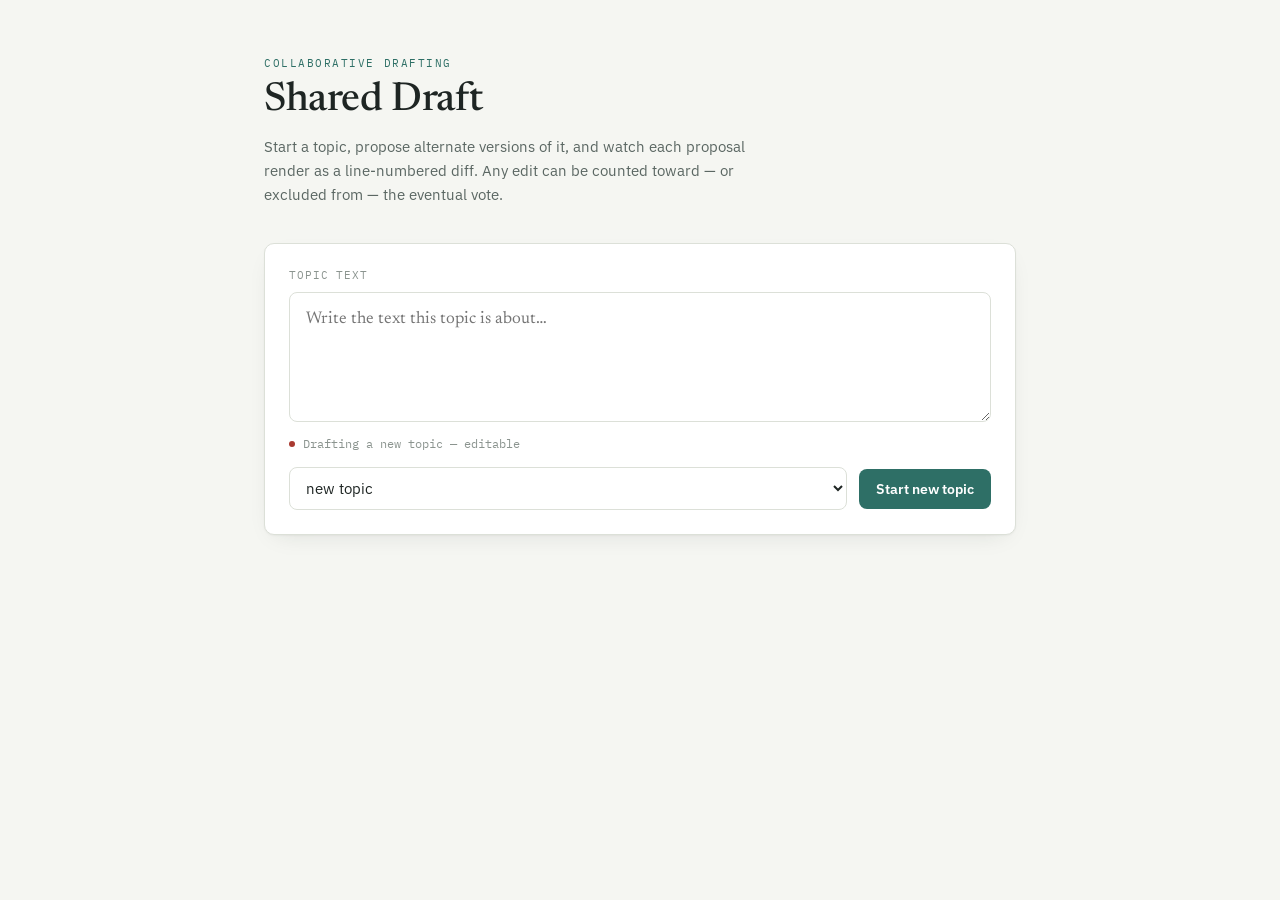
==== index.html @ f83f5361 "separated into different files" ====
﻿<!DOCTYPE html>
<html lang="en">
<head>
<meta charset="UTF-8" />
<meta name="viewport" content="width=device-width, initial-scale=1.0" />
<title>Shared Draft — competing edits, tracked and voted</title>
<link rel="preconnect" href="https://fonts.googleapis.com">
<link rel="preconnect" href="https://fonts.gstatic.com" crossorigin>
<link href="https://fonts.googleapis.com/css2?family=Newsreader:ital,opsz,wght@0,6..72,400;0,6..72,500;0,6..72,600;1,6..72,500&family=IBM+Plex+Sans:wght@400;500;600&family=IBM+Plex+Mono:wght@400;500;600&display=swap" rel="stylesheet">
<link rel="stylesheet" href="style.css">
</head>
<body>

<div class="page">

  <header class="masthead">
    <p class="eyebrow">Collaborative drafting</p>
    <h1>Shared Draft</h1>
    <p class="lede">Start a topic, propose alternate versions of it, and watch each proposal render as a line-numbered diff. Any edit can be counted toward — or excluded from — the eventual vote.</p>
  </header>

  <section class="card">
    <label class="field-label" for="topicTextArea">Topic text</label>
    <textarea id="topicTextArea" placeholder="Write the text this topic is about…"></textarea>
    <div class="topic-status" id="topicStatus"></div>

    <div class="topic-row">
      <select id="topicSelect" aria-label="Select a topic"></select>
      <button class="btn-primary" id="startNewBtn">Start new topic</button>
    </div>
    <div class="inline-note" id="newTopicNote" style="display:none;"></div>
  </section>

  <div id="editsSection">
    <div class="edits-heading">
      <h2>Edits</h2>
      <span class="count" id="editsCount"></span>
    </div>

    <section class="card proposal-card">
      <label class="field-label" for="proposalTextArea">Propose an edit</label>
      <textarea id="proposalTextArea"></textarea>
      <div class="proposal-actions">
        <button class="btn-primary" id="proposeBtn">Propose edit</button>
      </div>
      <div class="inline-note" id="proposalNote" style="display:none;"></div>
    </section>

    <div id="editsList"></div>

    <div class="vote-footer">
      <button class="btn-ghost" id="voteBtn">Cast ranked-choice vote</button>
      <p class="caption" id="voteCaption"></p>
    </div>
  </div>

</div>

<script src="script.js"></script>

</body>
</html>
---- style.css ----
﻿:root{
    --paper:#F5F6F2;
    --paper-raised:#FFFFFF;
    --ink:#1E2523;
    --ink-soft:#5B6763;
    --ink-faint:#8B948F;
    --line:#DCE0D8;
    --line-strong:#C4CAC0;
    --accent:#2E6F66;
    --accent-dark:#1F4E48;
    --accent-soft:#E3EEEC;
    --add-bg:#E6F4E9;
    --add-fg:#1F6A3B;
    --add-strong:#B7E3C2;
    --del-bg:#FBEAE8;
    --del-fg:#A93A30;
    --del-strong:#F3BDB6;
    --shadow: 0 1px 2px rgba(30,37,34,0.04), 0 8px 24px -12px rgba(30,37,34,0.15);
    --radius: 10px;
  }

  * { box-sizing: border-box; }

  html, body {
    margin:0; padding:0;
    background: var(--paper);
    color: var(--ink);
    font-family: 'IBM Plex Sans', system-ui, sans-serif;
  }

  ::selection { background: var(--accent-soft); color: var(--accent-dark); }

  :focus-visible {
    outline: 2px solid var(--accent);
    outline-offset: 2px;
    border-radius: 3px;
  }

  .page {
    max-width: 800px;
    margin: 0 auto;
    padding: 56px 24px 96px;
  }

  header.masthead {
    margin-bottom: 36px;
  }

  .eyebrow {
    font-family: 'IBM Plex Mono', monospace;
    font-size: 11px;
    letter-spacing: 0.14em;
    text-transform: uppercase;
    color: var(--accent);
    margin: 0 0 10px;
  }

  h1 {
    font-family: 'Newsreader', serif;
    font-weight: 500;
    font-size: 40px;
    line-height: 1.08;
    margin: 0 0 12px;
    letter-spacing: -0.01em;
  }

  .lede {
    font-size: 15px;
    line-height: 1.6;
    color: var(--ink-soft);
    max-width: 56ch;
    margin: 0;
  }

  section.card {
    background: var(--paper-raised);
    border: 1px solid var(--line);
    border-radius: var(--radius);
    box-shadow: var(--shadow);
    padding: 24px;
    margin-bottom: 20px;
  }

  label.field-label {
    display: block;
    font-family: 'IBM Plex Mono', monospace;
    font-size: 11px;
    letter-spacing: 0.08em;
    text-transform: uppercase;
    color: var(--ink-faint);
    margin-bottom: 10px;
  }

  textarea {
    width: 100%;
    font-family: 'Newsreader', serif;
    font-size: 17px;
    line-height: 1.55;
    color: var(--ink);
    background: var(--paper-raised);
    border: 1px solid var(--line);
    border-radius: 8px;
    padding: 14px 16px;
    resize: vertical;
    min-height: 130px;
  }

  textarea:focus { border-color: var(--accent); }

  textarea[readonly] {
    background: var(--paper);
    color: var(--ink-soft);
    cursor: default;
  }

  .topic-status {
    display:flex;
    align-items:center;
    gap:8px;
    margin-top: 10px;
    font-family: 'IBM Plex Mono', monospace;
    font-size: 11.5px;
    color: var(--ink-faint);
  }

  .topic-status .dot {
    width:6px; height:6px; border-radius:50%;
    background: var(--accent);
  }

  .topic-status.editing .dot { background: var(--del-fg); }

  .topic-row {
    display: flex;
    align-items: center;
    gap: 12px;
    margin-top: 16px;
    flex-wrap: wrap;
  }

  select#topicSelect {
    flex: 1 1 260px;
    font-family: 'IBM Plex Sans', sans-serif;
    font-size: 14.5px;
    color: var(--ink);
    background: var(--paper-raised);
    border: 1px solid var(--line);
    border-radius: 8px;
    padding: 10px 12px;
  }

  button {
    font-family: 'IBM Plex Sans', sans-serif;
    font-size: 14px;
    font-weight: 600;
    cursor: pointer;
    border-radius: 8px;
    border: 1px solid transparent;
    padding: 10px 16px;
    transition: transform 0.06s ease, background 0.15s ease, border-color 0.15s ease;
  }

  button:active { transform: translateY(1px); }

  .btn-primary {
    background: var(--accent);
    color: #fff;
  }
  .btn-primary:hover { background: var(--accent-dark); }

  .btn-ghost {
    background: transparent;
    color: var(--ink-soft);
    border-color: var(--line-strong);
  }
  .btn-ghost:hover { border-color: var(--accent); color: var(--accent-dark); }

  .btn-ghost:disabled {
    opacity: 0.45;
    cursor: not-allowed;
  }
  .btn-ghost:disabled:hover { border-color: var(--line-strong); color: var(--ink-soft); }

  .inline-note {
    font-size: 12.5px;
    color: var(--del-fg);
    margin-top: 8px;
    font-family: 'IBM Plex Mono', monospace;
  }
  .inline-note.info { color: var(--ink-faint); }

  /* ---------- Edits section ---------- */

  #editsSection { display:none; }
  #editsSection.visible { display:block; }

  .edits-heading {
    display:flex;
    align-items:baseline;
    justify-content: space-between;
    margin: 36px 0 14px;
  }

  .edits-heading h2 {
    font-family:'Newsreader', serif;
    font-weight: 500;
    font-size: 22px;
    margin:0;
  }

  .edits-heading .count {
    font-family:'IBM Plex Mono', monospace;
    font-size: 12px;
    color: var(--ink-faint);
  }

  .proposal-card {
    border: 1px dashed var(--line-strong);
    background: var(--paper-raised);
  }

  .proposal-card textarea {
    font-family:'Newsreader', serif;
    font-size: 15.5px;
    min-height: 110px;
  }

  .proposal-actions {
    display:flex;
    align-items:center;
    gap: 12px;
    margin-top: 12px;
  }

  .empty-state {
    font-size: 13.5px;
    color: var(--ink-faint);
    font-style: italic;
    padding: 4px 2px 2px;
  }

  /* ---------- Edit (diff) card ---------- */

  .edit-card {
    padding: 0;
    overflow: hidden;
  }

  .edit-card.excluded {
    opacity: 0.42;
    filter: grayscale(0.35);
  }

  .edit-card.drag-over-top { box-shadow: inset 0 3px 0 var(--accent), var(--shadow); }
  .edit-card.drag-over-bottom { box-shadow: inset 0 -3px 0 var(--accent), var(--shadow); }
  .edit-card.dragging { opacity: 0.5; }

  .edit-card-header {
    display:flex;
    align-items:center;
    gap: 10px;
    padding: 12px 16px;
    background: var(--paper);
    border-bottom: 1px solid var(--line);
  }

  .drag-handle {
    cursor: grab;
    color: var(--ink-faint);
    font-size: 15px;
    line-height: 1;
    padding: 4px 2px;
    user-select: none;
  }
  .drag-handle:active { cursor: grabbing; }

  .edit-name {
    font-family:'IBM Plex Mono', monospace;
    font-size: 12.5px;
    font-weight: 600;
    color: var(--ink);
  }

  .edit-stats {
    font-family:'IBM Plex Mono', monospace;
    font-size: 11.5px;
    color: var(--ink-faint);
  }
  .edit-stats .add-count { color: var(--add-fg); }
  .edit-stats .del-count { color: var(--del-fg); }

  .vote-toggle {
    margin-left: auto;
    display:flex;
    align-items:center;
    gap: 8px;
    cursor: pointer;
    user-select: none;
  }

  .vote-toggle input {
    appearance: none;
    -webkit-appearance: none;
    width: 18px; height: 18px;
    border: 1.5px solid var(--line-strong);
    border-radius: 50%;
    background: var(--paper-raised);
    display:grid;
    place-content:center;
    cursor: pointer;
    margin:0;
  }
  .vote-toggle input::after {
    content:"";
    width: 8px; height: 8px;
    border-radius: 50%;
    background: transparent;
  }
  .vote-toggle input:checked {
    border-color: var(--accent);
    background: var(--accent);
  }
  .vote-toggle input:checked::after { background: #fff; }

  .vote-toggle .vote-label {
    font-family:'IBM Plex Mono', monospace;
    font-size: 11px;
    color: var(--ink-faint);
    letter-spacing: 0.02em;
  }
  .edit-card:not(.excluded) .vote-toggle .vote-label { color: var(--accent-dark); }

  .diff-body { padding: 6px 0; }

  .diff-row {
    display: grid;
    grid-template-columns: 42px 42px 18px 1fr;
    align-items: start;
    font-family: 'IBM Plex Mono', monospace;
    font-size: 12.5px;
    line-height: 1.65;
    border-left: 3px solid transparent;
  }

  .diff-row--same { background: transparent; }
  .diff-row--del { background: var(--del-bg); border-left-color: var(--del-fg); }
  .diff-row--add { background: var(--add-bg); border-left-color: var(--add-fg); }

  .ln {
    text-align: right;
    padding-right: 8px;
    color: var(--ink-faint);
    user-select: none;
  }
  .diff-row--del .ln-old { color: var(--del-fg); }
  .diff-row--add .ln-new { color: var(--add-fg); }

  .marker {
    text-align:center;
    color: var(--ink-faint);
    user-select: none;
  }
  .diff-row--del .marker { color: var(--del-fg); font-weight:600; }
  .diff-row--add .marker { color: var(--add-fg); font-weight:600; }

  .content {
    white-space: pre-wrap;
    word-break: break-word;
    padding: 0 12px 0 2px;
    color: var(--ink);
  }

  .tok-del {
    background: var(--del-strong);
    color: var(--del-fg);
    text-decoration: line-through;
    text-decoration-thickness: 1.5px;
    border-radius: 2px;
    padding: 0 1px;
  }
  .tok-add {
    background: var(--add-strong);
    color: var(--add-fg);
    font-weight: 600;
    border-radius: 2px;
    padding: 0 1px;
  }

  .vote-footer {
    margin-top: 8px;
    padding: 4px 2px 2px;
  }

  .vote-footer button { width: 100%; }

  .vote-footer .caption {
    text-align:center;
    font-size: 12px;
    color: var(--ink-faint);
    margin-top: 8px;
  }

  @media (max-width: 560px) {
    h1 { font-size: 30px; }
    .page { padding: 36px 16px 72px; }
    section.card { padding: 18px; }
    .diff-row { grid-template-columns: 30px 30px 16px 1fr; font-size: 12px; }
  }
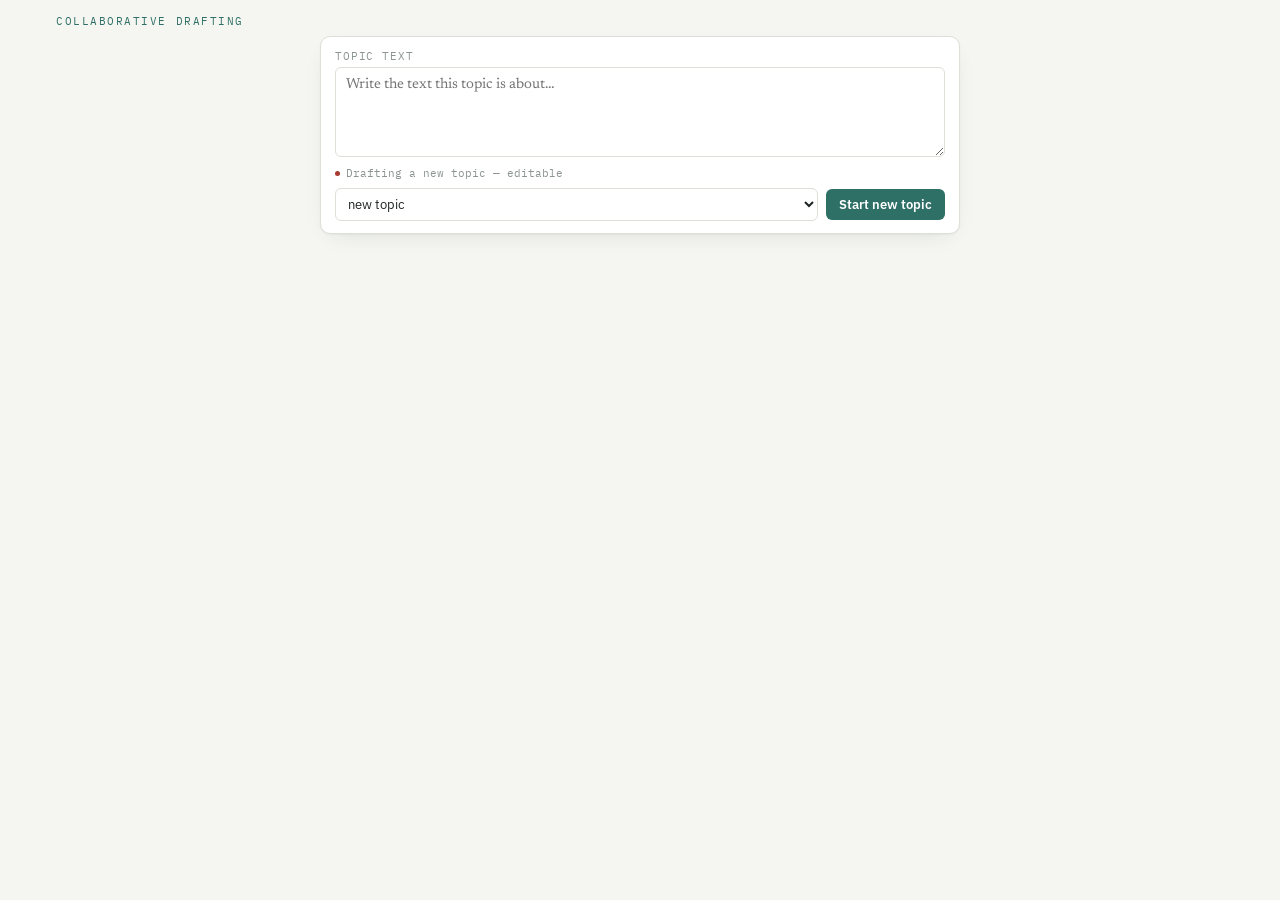
==== commit f72ee9a7: "iterating  on UI for better screenshot-ing" ====
--- a/index.html
+++ b/index.html
@@ -1,62 +1,74 @@
-﻿<!DOCTYPE html>
+<!DOCTYPE html>
 <html lang="en">
+
 <head>
-<meta charset="UTF-8" />
-<meta name="viewport" content="width=device-width, initial-scale=1.0" />
-<title>Shared Draft — competing edits, tracked and voted</title>
-<link rel="preconnect" href="https://fonts.googleapis.com">
-<link rel="preconnect" href="https://fonts.gstatic.com" crossorigin>
-<link href="https://fonts.googleapis.com/css2?family=Newsreader:ital,opsz,wght@0,6..72,400;0,6..72,500;0,6..72,600;1,6..72,500&family=IBM+Plex+Sans:wght@400;500;600&family=IBM+Plex+Mono:wght@400;500;600&display=swap" rel="stylesheet">
-<link rel="stylesheet" href="style.css">
+  <meta charset="UTF-8" />
+  <meta name="viewport" content="width=device-width, initial-scale=1.0" />
+  <title>Shared Draft — competing edits, tracked and voted</title>
+  <link rel="preconnect" href="https://fonts.googleapis.com">
+  <link rel="preconnect" href="https://fonts.gstatic.com" crossorigin>
+  <link
+    href="https://fonts.googleapis.com/css2?family=Newsreader:ital,opsz,wght@0,6..72,400;0,6..72,500;0,6..72,600;1,6..72,500&family=IBM+Plex+Sans:wght@400;500;600&family=IBM+Plex+Mono:wght@400;500;600&display=swap"
+    rel="stylesheet">
+  <link rel="stylesheet" href="style.css">
 </head>
+
 <body>
 
-<div class="page">
+  <div class="page">
 
-  <header class="masthead">
-    <p class="eyebrow">Collaborative drafting</p>
-    <h1>Shared Draft</h1>
-    <p class="lede">Start a topic, propose alternate versions of it, and watch each proposal render as a line-numbered diff. Any edit can be counted toward — or excluded from — the eventual vote.</p>
-  </header>
+    <header class="masthead">
+      <p class="eyebrow">Collaborative drafting</p>
+    </header>
 
-  <section class="card">
-    <label class="field-label" for="topicTextArea">Topic text</label>
-    <textarea id="topicTextArea" placeholder="Write the text this topic is about…"></textarea>
-    <div class="topic-status" id="topicStatus"></div>
+    <div class="app-layout" id="appLayout">
 
-    <div class="topic-row">
-      <select id="topicSelect" aria-label="Select a topic"></select>
-      <button class="btn-primary" id="startNewBtn">Start new topic</button>
-    </div>
-    <div class="inline-note" id="newTopicNote" style="display:none;"></div>
-  </section>
+      <div class="layout-left">
+        <section class="card topic-card" id="topicCard">
+          <label class="field-label" for="topicTextArea">Topic text</label>
+          <textarea id="topicTextArea" placeholder="Write the text this topic is about…"></textarea>
+          <div class="topic-status" id="topicStatus"></div>
 
-  <div id="editsSection">
-    <div class="edits-heading">
-      <h2>Edits</h2>
-      <span class="count" id="editsCount"></span>
+          <div class="topic-row">
+            <select id="topicSelect" aria-label="Select a topic"></select>
+            <button class="btn-primary" id="startNewBtn">Start new topic</button>
+          </div>
+          <div class="inline-note" id="newTopicNote" style="display:none;"></div>
+        </section>
+
+        <section class="card proposal-card" id="proposalCard">
+          <label class="field-label" for="proposalTextArea">Propose an edit</label>
+          <div class="proposal-title-row">
+            <input type="text" id="proposalTitleInput" class="proposal-title-input" placeholder="Title (optional, e.g. Fix typo)" />
+          </div>
+          <textarea id="proposalTextArea" placeholder="Write proposed revisions here…"></textarea>
+          <div class="proposal-actions">
+            <button class="btn-primary" id="proposeBtn">Propose edit</button>
+          </div>
+          <div class="inline-note" id="proposalNote" style="display:none;"></div>
+        </section>
+      </div>
+
+      <div class="layout-right" id="editsSection">
+        <div class="edits-heading">
+          <h2>Edits</h2>
+          <span class="count" id="editsCount"></span>
+        </div>
+
+        <div id="editsList"></div>
+
+        <div class="vote-footer">
+          <button class="btn-ghost" id="voteBtn">Cast ranked-choice vote</button>
+          <p class="caption" id="voteCaption"></p>
+        </div>
+      </div>
+
     </div>
 
-    <section class="card proposal-card">
-      <label class="field-label" for="proposalTextArea">Propose an edit</label>
-      <textarea id="proposalTextArea"></textarea>
-      <div class="proposal-actions">
-        <button class="btn-primary" id="proposeBtn">Propose edit</button>
-      </div>
-      <div class="inline-note" id="proposalNote" style="display:none;"></div>
-    </section>
-
-    <div id="editsList"></div>
-
-    <div class="vote-footer">
-      <button class="btn-ghost" id="voteBtn">Cast ranked-choice vote</button>
-      <p class="caption" id="voteCaption"></p>
-    </div>
   </div>
 
-</div>
-
-<script src="script.js"></script>
+  <script src="script.js"></script>
 
 </body>
-</html>
+
+</html>
--- a/style.css
+++ b/style.css
@@ -1,4 +1,4 @@
-﻿:root{
+:root{
     --paper:#F5F6F2;
     --paper-raised:#FFFFFF;
     --ink:#1E2523;
@@ -37,13 +37,13 @@
   }
 
   .page {
-    max-width: 800px;
+    max-width: 1200px;
     margin: 0 auto;
-    padding: 56px 24px 96px;
+    padding: 14px 16px 24px;
   }
 
   header.masthead {
-    margin-bottom: 36px;
+    margin-bottom: 8px;
   }
 
   .eyebrow {
@@ -52,79 +52,138 @@
     letter-spacing: 0.14em;
     text-transform: uppercase;
     color: var(--accent);
-    margin: 0 0 10px;
+    margin: 0 0 4px;
   }
 
   h1 {
     font-family: 'Newsreader', serif;
     font-weight: 500;
-    font-size: 40px;
+    font-size: 32px;
     line-height: 1.08;
-    margin: 0 0 12px;
+    margin: 0 0 8px;
     letter-spacing: -0.01em;
   }
 
   .lede {
-    font-size: 15px;
-    line-height: 1.6;
+    font-size: 14px;
+    line-height: 1.5;
     color: var(--ink-soft);
     max-width: 56ch;
     margin: 0;
   }
 
+  /* ---------- App Layout ---------- */
+
+  .app-layout {
+    display: grid;
+    grid-template-columns: 1fr 1.15fr;
+    gap: 12px;
+    align-items: start;
+  }
+
+  .app-layout.single-column {
+    grid-template-columns: 1fr;
+    max-width: 640px;
+    margin: 0 auto;
+  }
+
+  .app-layout.single-column .layout-right {
+    display: none;
+  }
+
   section.card {
     background: var(--paper-raised);
     border: 1px solid var(--line);
     border-radius: var(--radius);
     box-shadow: var(--shadow);
-    padding: 24px;
-    margin-bottom: 20px;
+    padding: 12px 14px;
+    margin-bottom: 8px;
   }
 
   label.field-label {
     display: block;
     font-family: 'IBM Plex Mono', monospace;
-    font-size: 11px;
+    font-size: 10.5px;
     letter-spacing: 0.08em;
     text-transform: uppercase;
     color: var(--ink-faint);
-    margin-bottom: 10px;
+    margin-bottom: 4px;
   }
 
   textarea {
     width: 100%;
     font-family: 'Newsreader', serif;
-    font-size: 17px;
-    line-height: 1.55;
+    font-size: 14.5px;
+    line-height: 1.45;
     color: var(--ink);
     background: var(--paper-raised);
     border: 1px solid var(--line);
-    border-radius: 8px;
-    padding: 14px 16px;
+    border-radius: 6px;
+    padding: 6px 10px;
     resize: vertical;
-    min-height: 130px;
+    min-height: 90px;
   }
 
   textarea:focus { border-color: var(--accent); }
 
-  textarea[readonly] {
+  textarea[readonly],
+  textarea.is-readonly {
     background: var(--paper);
     color: var(--ink-soft);
     cursor: default;
+    min-height: 44px;
+    height: 44px;
+    resize: vertical;
+  }
+
+  /* Proposal title input */
+  .proposal-title-row {
+    margin-bottom: 6px;
+  }
+
+  .proposal-title-input {
+    width: 100%;
+    font-family: 'IBM Plex Sans', sans-serif;
+    font-size: 13px;
+    font-weight: 500;
+    color: var(--ink);
+    background: var(--paper-raised);
+    border: 1px solid var(--line);
+    border-radius: 6px;
+    padding: 5px 8px;
+  }
+
+  .proposal-title-input:focus {
+    border-color: var(--accent);
+    outline: none;
+  }
+
+  /* Proposal textarea compact when empty and not selected */
+  #proposalTextArea {
+    min-height: 44px;
+    height: 44px;
+    resize: vertical;
+    transition: height 0.16s ease, min-height 0.16s ease;
+  }
+
+  #proposalTextArea:focus,
+  #proposalTextArea.expanded {
+    min-height: 110px;
+    height: 110px;
   }
 
   .topic-status {
     display:flex;
     align-items:center;
-    gap:8px;
-    margin-top: 10px;
+    gap:6px;
+    margin-top: 5px;
     font-family: 'IBM Plex Mono', monospace;
-    font-size: 11.5px;
+    font-size: 11px;
     color: var(--ink-faint);
   }
 
   .topic-status .dot {
-    width:6px; height:6px; border-radius:50%;
+    width:5px; height:5px; border-radius:50%;
     background: var(--accent);
   }
 
@@ -133,30 +192,30 @@
   .topic-row {
     display: flex;
     align-items: center;
-    gap: 12px;
-    margin-top: 16px;
+    gap: 8px;
+    margin-top: 8px;
     flex-wrap: wrap;
   }
 
   select#topicSelect {
-    flex: 1 1 260px;
+    flex: 1 1 200px;
     font-family: 'IBM Plex Sans', sans-serif;
-    font-size: 14.5px;
+    font-size: 13px;
     color: var(--ink);
     background: var(--paper-raised);
     border: 1px solid var(--line);
-    border-radius: 8px;
-    padding: 10px 12px;
+    border-radius: 6px;
+    padding: 6px 8px;
   }
 
   button {
     font-family: 'IBM Plex Sans', sans-serif;
-    font-size: 14px;
+    font-size: 13px;
     font-weight: 600;
     cursor: pointer;
-    border-radius: 8px;
+    border-radius: 6px;
     border: 1px solid transparent;
-    padding: 10px 16px;
+    padding: 6px 12px;
     transition: transform 0.06s ease, background 0.15s ease, border-color 0.15s ease;
   }
 
@@ -182,58 +241,51 @@
   .btn-ghost:disabled:hover { border-color: var(--line-strong); color: var(--ink-soft); }
 
   .inline-note {
-    font-size: 12.5px;
+    font-size: 11.5px;
     color: var(--del-fg);
-    margin-top: 8px;
+    margin-top: 5px;
     font-family: 'IBM Plex Mono', monospace;
   }
   .inline-note.info { color: var(--ink-faint); }
 
   /* ---------- Edits section ---------- */
 
-  #editsSection { display:none; }
-  #editsSection.visible { display:block; }
+  #editsSection { display:block; }
 
   .edits-heading {
     display:flex;
     align-items:baseline;
     justify-content: space-between;
-    margin: 36px 0 14px;
+    margin: 2px 0 6px;
   }
 
   .edits-heading h2 {
     font-family:'Newsreader', serif;
     font-weight: 500;
-    font-size: 22px;
+    font-size: 18px;
     margin:0;
   }
 
   .edits-heading .count {
     font-family:'IBM Plex Mono', monospace;
-    font-size: 12px;
+    font-size: 11.5px;
     color: var(--ink-faint);
   }
 
   .proposal-card {
     border: 1px dashed var(--line-strong);
     background: var(--paper-raised);
-  }
-
-  .proposal-card textarea {
-    font-family:'Newsreader', serif;
-    font-size: 15.5px;
-    min-height: 110px;
   }
 
   .proposal-actions {
     display:flex;
     align-items:center;
-    gap: 12px;
-    margin-top: 12px;
+    gap: 8px;
+    margin-top: 6px;
   }
 
   .empty-state {
-    font-size: 13.5px;
+    font-size: 12.5px;
     color: var(--ink-faint);
     font-style: italic;
     padding: 4px 2px 2px;
@@ -244,6 +296,7 @@
   .edit-card {
     padding: 0;
     overflow: hidden;
+    margin-bottom: 6px;
   }
 
   .edit-card.excluded {
@@ -258,8 +311,8 @@
   .edit-card-header {
     display:flex;
     align-items:center;
-    gap: 10px;
-    padding: 12px 16px;
+    gap: 6px;
+    padding: 6px 10px;
     background: var(--paper);
     border-bottom: 1px solid var(--line);
   }
@@ -267,23 +320,49 @@
   .drag-handle {
     cursor: grab;
     color: var(--ink-faint);
-    font-size: 15px;
+    font-size: 13px;
     line-height: 1;
-    padding: 4px 2px;
+    padding: 2px 2px;
     user-select: none;
   }
   .drag-handle:active { cursor: grabbing; }
+
+  /* Collapse / expand arrow button */
+  .collapse-toggle-btn {
+    background: transparent;
+    border: none;
+    padding: 2px 4px;
+    margin: 0;
+    cursor: pointer;
+    color: var(--ink-soft);
+    display: inline-flex;
+    align-items: center;
+    justify-content: center;
+    border-radius: 4px;
+    font-size: 9px;
+    line-height: 1;
+    transition: color 0.15s ease, background 0.15s ease;
+  }
+  .collapse-toggle-btn:hover {
+    color: var(--accent);
+    background: var(--accent-soft);
+  }
+  .collapse-arrow {
+    display: inline-block;
+    font-size: 9px;
+    user-select: none;
+  }
 
   .edit-name {
     font-family:'IBM Plex Mono', monospace;
-    font-size: 12.5px;
+    font-size: 12px;
     font-weight: 600;
     color: var(--ink);
   }
 
   .edit-stats {
     font-family:'IBM Plex Mono', monospace;
-    font-size: 11.5px;
+    font-size: 11px;
     color: var(--ink-faint);
   }
   .edit-stats .add-count { color: var(--add-fg); }
@@ -293,7 +372,7 @@
     margin-left: auto;
     display:flex;
     align-items:center;
-    gap: 8px;
+    gap: 6px;
     cursor: pointer;
     user-select: none;
   }
@@ -301,7 +380,7 @@
   .vote-toggle input {
     appearance: none;
     -webkit-appearance: none;
-    width: 18px; height: 18px;
+    width: 15px; height: 15px;
     border: 1.5px solid var(--line-strong);
     border-radius: 50%;
     background: var(--paper-raised);
@@ -312,7 +391,7 @@
   }
   .vote-toggle input::after {
     content:"";
-    width: 8px; height: 8px;
+    width: 6px; height: 6px;
     border-radius: 50%;
     background: transparent;
   }
@@ -324,21 +403,21 @@
 
   .vote-toggle .vote-label {
     font-family:'IBM Plex Mono', monospace;
-    font-size: 11px;
+    font-size: 10.5px;
     color: var(--ink-faint);
     letter-spacing: 0.02em;
   }
   .edit-card:not(.excluded) .vote-toggle .vote-label { color: var(--accent-dark); }
 
-  .diff-body { padding: 6px 0; }
+  .diff-body { padding: 4px 0; }
 
   .diff-row {
     display: grid;
-    grid-template-columns: 42px 42px 18px 1fr;
+    grid-template-columns: 36px 36px 16px 1fr;
     align-items: start;
     font-family: 'IBM Plex Mono', monospace;
-    font-size: 12.5px;
-    line-height: 1.65;
+    font-size: 11.5px;
+    line-height: 1.45;
     border-left: 3px solid transparent;
   }
 
@@ -348,7 +427,7 @@
 
   .ln {
     text-align: right;
-    padding-right: 8px;
+    padding-right: 6px;
     color: var(--ink-faint);
     user-select: none;
   }
@@ -366,7 +445,7 @@
   .content {
     white-space: pre-wrap;
     word-break: break-word;
-    padding: 0 12px 0 2px;
+    padding: 0 8px 0 2px;
     color: var(--ink);
   }
 
@@ -387,22 +466,28 @@
   }
 
   .vote-footer {
-    margin-top: 8px;
-    padding: 4px 2px 2px;
+    margin-top: 6px;
+    padding: 2px;
   }
 
   .vote-footer button { width: 100%; }
 
   .vote-footer .caption {
     text-align:center;
-    font-size: 12px;
-    color: var(--ink-faint);
-    margin-top: 8px;
+    font-size: 11.5px;
+    color: var(--ink-faint);
+    margin-top: 4px;
+  }
+
+  @media (max-width: 768px) {
+    .app-layout {
+      grid-template-columns: 1fr;
+    }
   }
 
   @media (max-width: 560px) {
-    h1 { font-size: 30px; }
-    .page { padding: 36px 16px 72px; }
-    section.card { padding: 18px; }
-    .diff-row { grid-template-columns: 30px 30px 16px 1fr; font-size: 12px; }
+    h1 { font-size: 26px; }
+    .page { padding: 12px 10px 36px; }
+    section.card { padding: 10px 12px; }
+    .diff-row { grid-template-columns: 28px 28px 14px 1fr; font-size: 11px; }
   }
